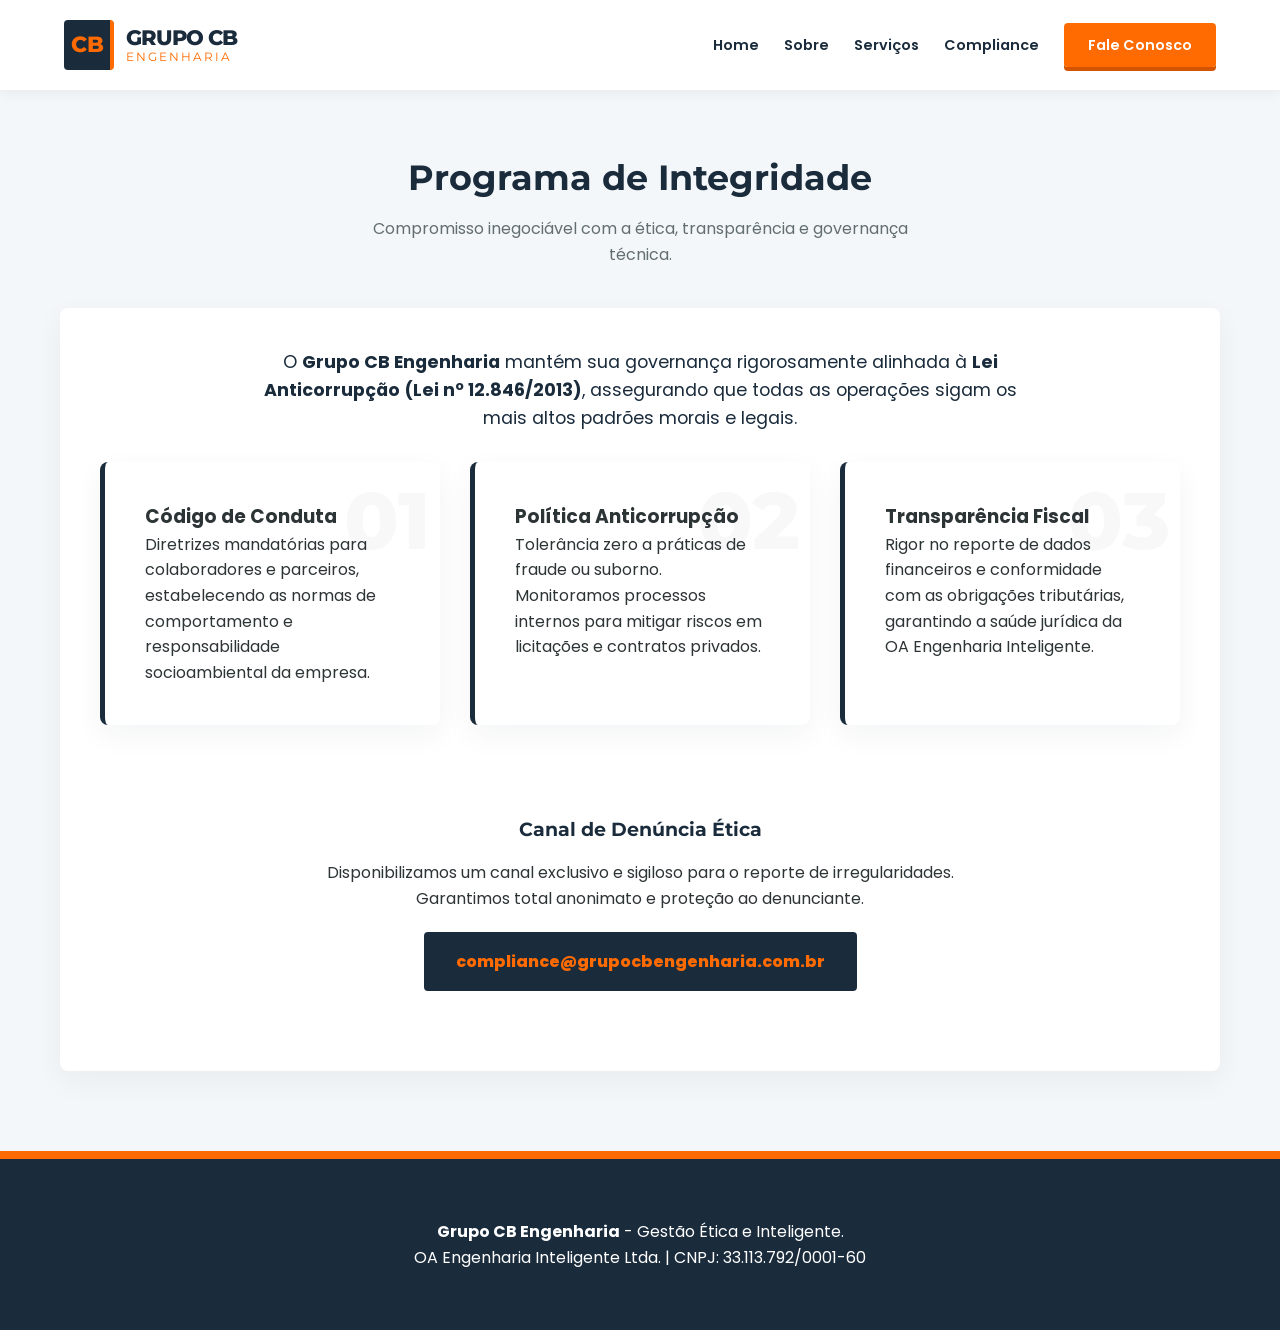
==== compliance.html @ 13b65b5f "Create compliance.html" ====
<!DOCTYPE html>
<html lang="pt-br">
<head>
    <meta charset="UTF-8">
    <meta name="viewport" content="width=device-width, initial-scale=1.0">
    <title>Compliance | Grupo CB Engenharia</title>
    <link rel="stylesheet" href="css/style.css">
</head>
<body>

<header>
    <nav>
        <a href="index.html" class="logo">
            <div class="logo-box">CB</div>
            <div class="logo-text">GRUPO CB<span>ENGENHARIA</span></div>
        </a>
        <div class="hamburger" onclick="toggleMenu()">
            <span></span><span></span><span></span>
        </div>
        <ul class="nav-links" id="menu">
            <li><a href="index.html">Home</a></li>
            <li><a href="sobre.html">Sobre</a></li>
            <li><a href="servicos.html">Serviços</a></li>
            <li><a href="compliance.html">Compliance</a></li>
             <li><a href="contato.html" class="cta-nav">Fale Conosco</a></li>
        </ul>
    </nav>
</header>

<section>
    <h2>Programa de Integridade</h2>
    <p class="section-subtitle">Compromisso inegociável com a ética, transparência e governança técnica.</p>

    <div class="info-box">
        <p style="font-size: 1.1rem; color: var(--primary); margin-bottom: 30px; text-align: center; max-width: 800px; margin-left: auto; margin-right: auto;">
            O <strong>Grupo CB Engenharia</strong> mantém sua governança rigorosamente alinhada à <strong>Lei Anticorrupção (Lei nº 12.846/2013)</strong>, assegurando que todas as operações sigam os mais altos padrões morais e legais.
        </p>

        <div class="grid-servicos">
            <div class="card-servico">
                <div class="servico-number">01</div>
                <h3>Código de Conduta</h3>
                <p>Diretrizes mandatórias para colaboradores e parceiros, estabelecendo as normas de comportamento e responsabilidade socioambiental da empresa.</p>
            </div>

            <div class="card-servico">
                <div class="servico-number">02</div>
                <h3>Política Anticorrupção</h3>
                <p>Tolerância zero a práticas de fraude ou suborno. Monitoramos processos internos para mitigar riscos em licitações e contratos privados.</p>
            </div>

            <div class="card-servico">
                <div class="servico-number">03</div>
                <h3>Transparência Fiscal</h3>
                <p>Rigor no reporte de dados financeiros e conformidade com as obrigações tributárias, garantindo a saúde jurídica da OA Engenharia Inteligente.</p>
            </div>
        </div>

        <div class="tech-info" style="margin-top: 50px; padding: 40px; text-align: center;">
            <h3 style="color: var(--primary); font-family: Montserrat; margin-bottom: 15px;">Canal de Denúncia Ética</h3>
            <p style="max-width: 700px; margin: 0 auto 20px;">
                Disponibilizamos um canal exclusivo e sigiloso para o reporte de irregularidades. Garantimos total anonimato e proteção ao denunciante.
            </p>
            <a href="mailto:compliance@grupocbengenharia.com.br" 
               style="display: inline-block; background: var(--primary); color: var(--secondary); padding: 15px 30px; border-radius: 4px; text-decoration: none; font-weight: 800; border: 2px solid var(--primary); transition: var(--transition);">
                compliance@grupocbengenharia.com.br
            </a>
        </div>
    </div>
</section>

<footer>
    <div class="footer-content">
        <p><strong>Grupo CB Engenharia</strong> - Gestão Ética e Inteligente.</p>
        <p>OA Engenharia Inteligente Ltda. | CNPJ: 33.113.792/0001-60</p>
    </div>
</footer>

<script>
    function toggleMenu() {
        document.getElementById('menu').classList.toggle('active');
    }
</script>

</body>
</html>
---- css/style.css ----
/* style.css - Grupo CB Engenharia */

/* 1. Importação de Fontes */
@import url('https://fonts.googleapis.com/css2?family=Montserrat:wght@700;800&family=Poppins:wght@300;400;600&display=swap');

/* 2. Variáveis de Cor e Estilo */
:root {
    --primary: #1A2B3C;
    --secondary: #FF6B00;
    --bg-light: #F4F7F9;
    --white: #FFFFFF;
    --text-dark: #2D3436;
    --text-muted: #636E72;
    --shadow: 0 10px 30px rgba(26, 43, 60, 0.05);
    --transition: all 0.3s ease;
}

/* 3. Reset e Estilos Base */
* { 
    margin: 0; 
    padding: 0; 
    box-sizing: border-box; 
}

body {
    font-family: 'Poppins', sans-serif;
    background-color: var(--bg-light);
    color: var(--text-dark);
    line-height: 1.6;
    overflow-x: hidden;
}

/* 4. Header & Navegação */
header {
    background: var(--white);
    box-shadow: 0 4px 12px rgba(0,0,0,0.05);
    position: sticky;
    top: 0;
    z-index: 1000;
}

nav {
    display: flex;
    justify-content: space-between;
    align-items: center;
    padding: 0 5%;
    height: 90px;
    max-width: 1300px;
    margin: 0 auto;
}

/* Logo Corporativa */
.logo {
    display: flex;
    align-items: center;
    gap: 12px;
    font-family: 'Montserrat', sans-serif;
    text-transform: uppercase;
    text-decoration: none;
}

.logo-box {
    background: var(--primary);
    color: var(--secondary);
    width: 50px;
    height: 50px;
    display: flex;
    align-items: center;
    justify-content: center;
    font-size: 1.4rem;
    font-weight: 800;
    border-radius: 4px;
    border-right: 4px solid var(--secondary);
}

.logo-text {
    line-height: 1.1;
    color: var(--primary);
    font-weight: 800;
    font-size: 1.3rem;
    letter-spacing: -1px;
}

.logo-text span {
    display: block;
    font-size: 0.75rem;
    font-weight: 400;
    letter-spacing: 2px;
    color: var(--secondary);
}

/* Menu */
.nav-links {
    display: flex;
    list-style: none;
    gap: 25px;
    align-items: center;
}

.nav-links a {
    text-decoration: none;
    color: var(--primary);
    font-weight: 600;
    font-size: 0.9rem;
    transition: var(--transition);
    position: relative;
}

.nav-links a:not(.cta-nav)::after {
    content: '';
    position: absolute;
    width: 0;
    height: 2px;
    bottom: -5px;
    left: 0;
    background-color: var(--secondary);
    transition: var(--transition);
}

.nav-links a:hover { color: var(--secondary); }
.nav-links a:hover::after { width: 100%; }

.cta-nav {
    background: var(--secondary);
    color: var(--white) !important;
    padding: 12px 24px;
    border-radius: 4px;
    font-weight: 600;
    box-shadow: 0 4px 0 #d35400;
}

/* 5. Seções e Estrutura */
section {
    max-width: 1200px;
    margin: 60px auto;
    padding: 0 20px;
}

h2 {
    font-family: 'Montserrat', sans-serif;
    font-weight: 700;
    font-size: 2.2rem;
    color: var(--primary);
    text-align: center;
    margin-bottom: 10px;
}

.section-subtitle {
    text-align: center;
    color: var(--text-muted);
    max-width: 600px;
    margin: 0 auto 40px;
    font-size: 1rem;
}

/* 6. GRID DE OBRAS (ESTILO QUADRADINHO) */
.obras-container {
    display: grid;
    grid-template-columns: repeat(auto-fill, minmax(220px, 1fr));
    gap: 20px;
}

.card-obra {
    background: var(--white);
    border-radius: 12px;
    overflow: hidden;
    box-shadow: var(--shadow);
    transition: var(--transition);
    border: 1px solid #eee;
}

.card-obra:hover {
    transform: translateY(-5px);
    border-color: var(--secondary);
}

.card-obra img {
    width: 100%;
    aspect-ratio: 1 / 1;
    object-fit: cover;
    display: block;
}

.card-obra-content {
    padding: 15px;
    text-align: center;
}

.card-obra-content h3 {
    font-size: 0.95rem;
    color: var(--primary);
    font-family: 'Montserrat', sans-serif;
    margin-bottom: 5px;
}

.card-obra-content p {
    font-size: 0.8rem;
    color: var(--text-muted);
}

/* 7. GRID DE SERVIÇOS (ESTILO CORPORATIVO) */
.grid-servicos {
    display: grid;
    grid-template-columns: repeat(auto-fit, minmax(300px, 1fr));
    gap: 30px;
}

.card-servico {
    background: var(--white);
    padding: 40px;
    border-radius: 8px;
    box-shadow: var(--shadow);
    transition: var(--transition);
    border-left: 5px solid var(--primary);
    position: relative;
    overflow: hidden;
}

.card-servico:hover {
    border-left-color: var(--secondary);
    transform: translateX(5px);
}

.servico-number {
    font-family: 'Montserrat', sans-serif;
    font-size: 5rem;
    font-weight: 800;
    color: rgba(26, 43, 60, 0.03);
    position: absolute;
    top: -5px;
    right: 10px;
    z-index: 1;
}

/* 8. Formulário e Outros */
.info-box {
    background: var(--white);
    padding: 40px;
    border-radius: 8px;
    box-shadow: var(--shadow);
}

form {
    display: flex;
    flex-direction: column;
    gap: 15px;
}

input, textarea {
    padding: 15px;
    border: 1px solid #ddd;
    border-radius: 4px;
    font-family: inherit;
}

button.submit {
    background: var(--primary);
    color: var(--white);
    border: none;
    padding: 15px;
    border-radius: 4px;
    cursor: pointer;
    font-weight: 600;
    transition: var(--transition);
}

button.submit:hover { background: var(--secondary); }

/* 9. Footer */
footer {
    background: var(--primary);
    color: var(--white);
    padding: 60px 20px;
    text-align: center;
    margin-top: 80px;
    border-top: 8px solid var(--secondary);
}

/* 10. Responsividade */
.hamburger { display: none; cursor: pointer; flex-direction: column; gap: 6px; }
.hamburger span { width: 30px; height: 3px; background: var(--primary); border-radius: 2px; }

@media (max-width: 992px) {
    .hamburger { display: flex; }
    .nav-links {
        display: none;
        flex-direction: column;
        position: absolute;
        top: 90px;
        left: 0;
        width: 100%;
        background: var(--white);
        padding: 40px;
        box-shadow: 0 10px 20px rgba(0,0,0,0.1);
        z-index: 100;
    }
    .nav-links.active { display: flex; }
}

/* Scroll lateral apenas em telas muito pequenas (celulares) */
@media (max-width: 600px) {
    .obras-container {
        display: flex;
        overflow-x: auto;
        scroll-snap-type: x mandatory;
        padding-bottom: 20px;
        gap: 15px;
    }
    .card-obra {
        min-width: 200px;
        scroll-snap-align: start;
    }
    /* Estilização da barrinha de scroll */
    .obras-container::-webkit-scrollbar { height: 4px; }
    .obras-container::-webkit-scrollbar-thumb { background: var(--secondary); border-radius: 10px; }
}


/* 11. BANNER RESPONSIVO */
.banner {
    position: relative;
    width: 100%;
    height: 500px;
    overflow: hidden;
    margin-top: -90px;
    padding-top: 90px;
}

.banner img {
    width: 100%;
    height: 100%;
    object-fit: cover;
    display: block;
}

.banner-overlay {
    position: absolute;
    top: 0;
    left: 0;
    width: 100%;
    height: 100%;
    background: rgba(26, 43, 60, 0.5);
    display: flex;
    flex-direction: column;
    justify-content: center;
    align-items: center;
    text-align: center;
    color: var(--white);
    z-index: 10;
}

.banner-overlay h1 {
    font-family: 'Montserrat', sans-serif;
    font-size: 3.5rem;
    font-weight: 800;
    margin-bottom: 15px;
    text-shadow: 2px 2px 8px rgba(0, 0, 0, 0.3);
}

.banner-overlay p {
    font-size: 1.3rem;
    font-weight: 300;
    text-shadow: 1px 1px 4px rgba(0, 0, 0, 0.3);
}


/* 11. BANNER RESPONSIVO */
.banner {
    position: relative;
    width: 100%;
    height: 400px;
    overflow: hidden;
}

.banner img {
    width: 100%;
    height: 100%;
    object-fit: cover;
    display: block;
}

.banner-overlay {
    position: absolute;
    top: 0;
    left: 0;
    width: 100%;
    height: 100%;
    background: rgba(26, 43, 60, 0.45);
    display: flex;
    flex-direction: column;
    justify-content: center;
    align-items: center;
    text-align: center;
    color: var(--white);
    z-index: 10;
}

.banner-overlay h1 {
    font-family: 'Montserrat', sans-serif;
    font-size: 3.5rem;
    font-weight: 800;
    margin-bottom: 15px;
    text-shadow: 2px 2px 8px rgba(0, 0, 0, 0.4);
}

.banner-overlay p {
    font-size: 1.3rem;
    font-weight: 300;
    text-shadow: 1px 1px 4px rgba(0, 0, 0, 0.4);
}

/* 12. CARROUSEL */
.carousel-container {
    display: flex;
    align-items: center;
    gap: 20px;
    margin: 40px 0;
}

.carousel-wrapper {
    flex: 1;
    overflow: hidden;
    border-radius: 12px;
    box-shadow: var(--shadow);
}

.carousel {
    display: flex;
    transition: transform 0.5s ease-in-out;
}

.carousel-item {
    min-width: 100%;
    display: flex;
    flex-direction: column;
    background: var(--white);
}

.carousel-item img {
    width: 100%;
    height: 350px;
    object-fit: cover;
    display: block;
}

.carousel-content {
    padding: 25px;
    text-align: center;
    background: var(--white);
}

.carousel-content h3 {
    font-size: 1.3rem;
    color: var(--primary);
    font-family: 'Montserrat', sans-serif;
    margin-bottom: 8px;
}

.carousel-content p {
    font-size: 0.95rem;
    color: var(--text-muted);
}

.carousel-btn {
    background: var(--secondary);
    color: var(--white);
    border: none;
    width: 50px;
    height: 50px;
    border-radius: 50%;
    font-size: 1.5rem;
    cursor: pointer;
    display: flex;
    align-items: center;
    justify-content: center;
    transition: var(--transition);
    flex-shrink: 0;
}

.carousel-btn:hover {
    background: var(--primary);
    transform: scale(1.1);
}

/* Indicadores */
.carousel-indicators {
    display: flex;
    justify-content: center;
    gap: 10px;
    margin-top: 20px;
}

.indicator {
    width: 12px;
    height: 12px;
    border-radius: 50%;
    background: #ddd;
    cursor: pointer;
    transition: var(--transition);
}

.indicator.active {
    background: var(--secondary);
    width: 30px;
    border-radius: 6px;
}

/* Responsividade */
@media (max-width: 768px) {
    .banner {
        height: 300px;
    }
  .banner-overlay h1 {
        font-size: 2.2rem;
    }
  .banner-overlay p {
        font-size: 1rem;
    }
  .carousel-item img {
        height: 250px;
    }
  .carousel-btn {
        width: 40px;
        height: 40px;
        font-size: 1.2rem;
    }
  .carousel-container {
        gap: 10px;
    }
}

@media (max-width: 480px) {
    .banner {
        height: 200px;
    }
  .banner-overlay h1 {
        font-size: 1.6rem;
    }
  .banner-overlay p {
        font-size: 0.85rem;
    }
  .carousel-item img {
        height: 200px;
    }
  .carousel-content {
        padding: 15px;
    }
  .carousel-content h3 {
        font-size: 1rem;
    }
  .carousel-content p {
        font-size: 0.8rem;
    }
  .carousel-btn {
        width: 35px;
        height: 35px;
        font-size: 1rem;
    }
}

/* 13. GRUPOS DE PORTFÓLIO */
.portfolio-group {
    margin-bottom: 60px;
    padding-bottom: 40px;
    border-bottom: 2px solid #eee;
}

.portfolio-group:last-child {
    border-bottom: none;
}

.group-title {
    font-family: 'Montserrat', sans-serif;
    font-size: 1.6rem;
    color: var(--primary);
    margin-bottom: 25px;
    padding-left: 10px;
    border-left: 5px solid var(--secondary);
}

.carousel-content h4 {
    font-size: 1.1rem;
    color: var(--primary);
    font-family: 'Montserrat', sans-serif;
    margin-bottom: 5px;
}

@media (max-width: 768px) {
    .portfolio-group {
        margin-bottom: 40px;
        padding-bottom: 30px;
    }
  .group-title {
        font-size: 1.3rem;
    }
}
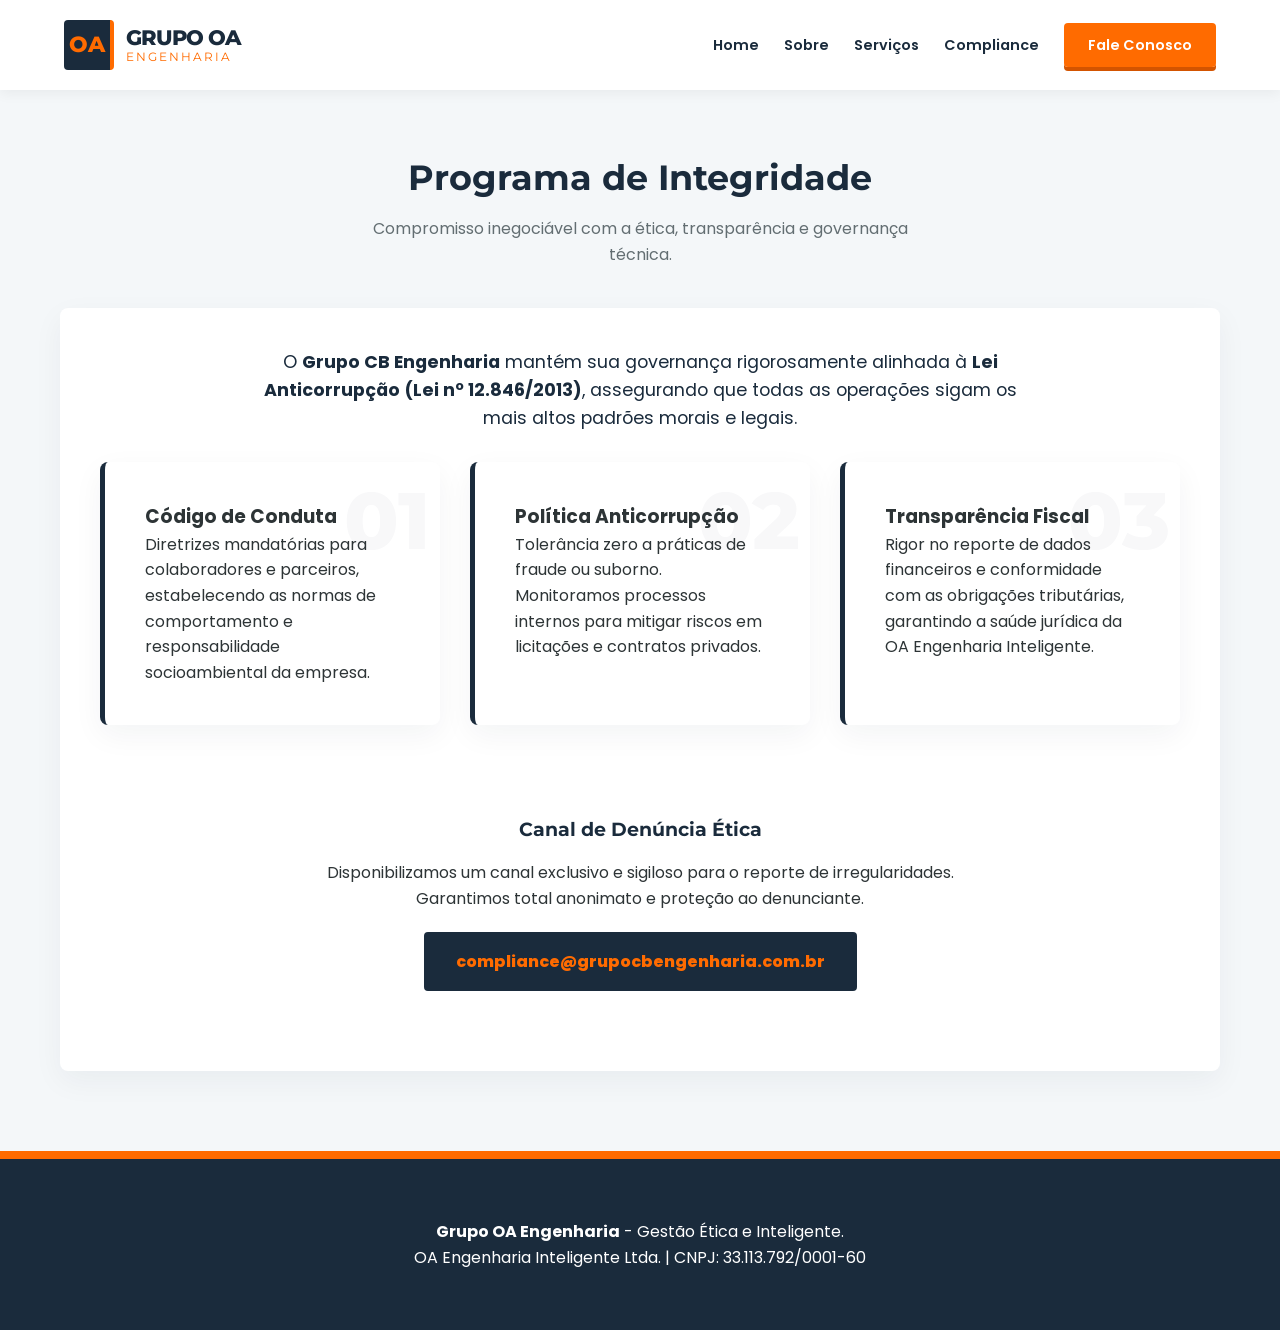
==== commit 76ae9e94: "Update compliance.html" ====
--- a/compliance.html
+++ b/compliance.html
@@ -3,7 +3,7 @@
 <head>
     <meta charset="UTF-8">
     <meta name="viewport" content="width=device-width, initial-scale=1.0">
-    <title>Compliance | Grupo CB Engenharia</title>
+    <title>Compliance | Grupo OA Engenharia</title>
     <link rel="stylesheet" href="css/style.css">
 </head>
 <body>
@@ -11,8 +11,8 @@
 <header>
     <nav>
         <a href="index.html" class="logo">
-            <div class="logo-box">CB</div>
-            <div class="logo-text">GRUPO CB<span>ENGENHARIA</span></div>
+            <div class="logo-box">OA</div>
+            <div class="logo-text">GRUPO OA<span>ENGENHARIA</span></div>
         </a>
         <div class="hamburger" onclick="toggleMenu()">
             <span></span><span></span><span></span>
@@ -71,7 +71,7 @@
 
 <footer>
     <div class="footer-content">
-        <p><strong>Grupo CB Engenharia</strong> - Gestão Ética e Inteligente.</p>
+        <p><strong>Grupo OA Engenharia</strong> - Gestão Ética e Inteligente.</p>
         <p>OA Engenharia Inteligente Ltda. | CNPJ: 33.113.792/0001-60</p>
     </div>
 </footer>
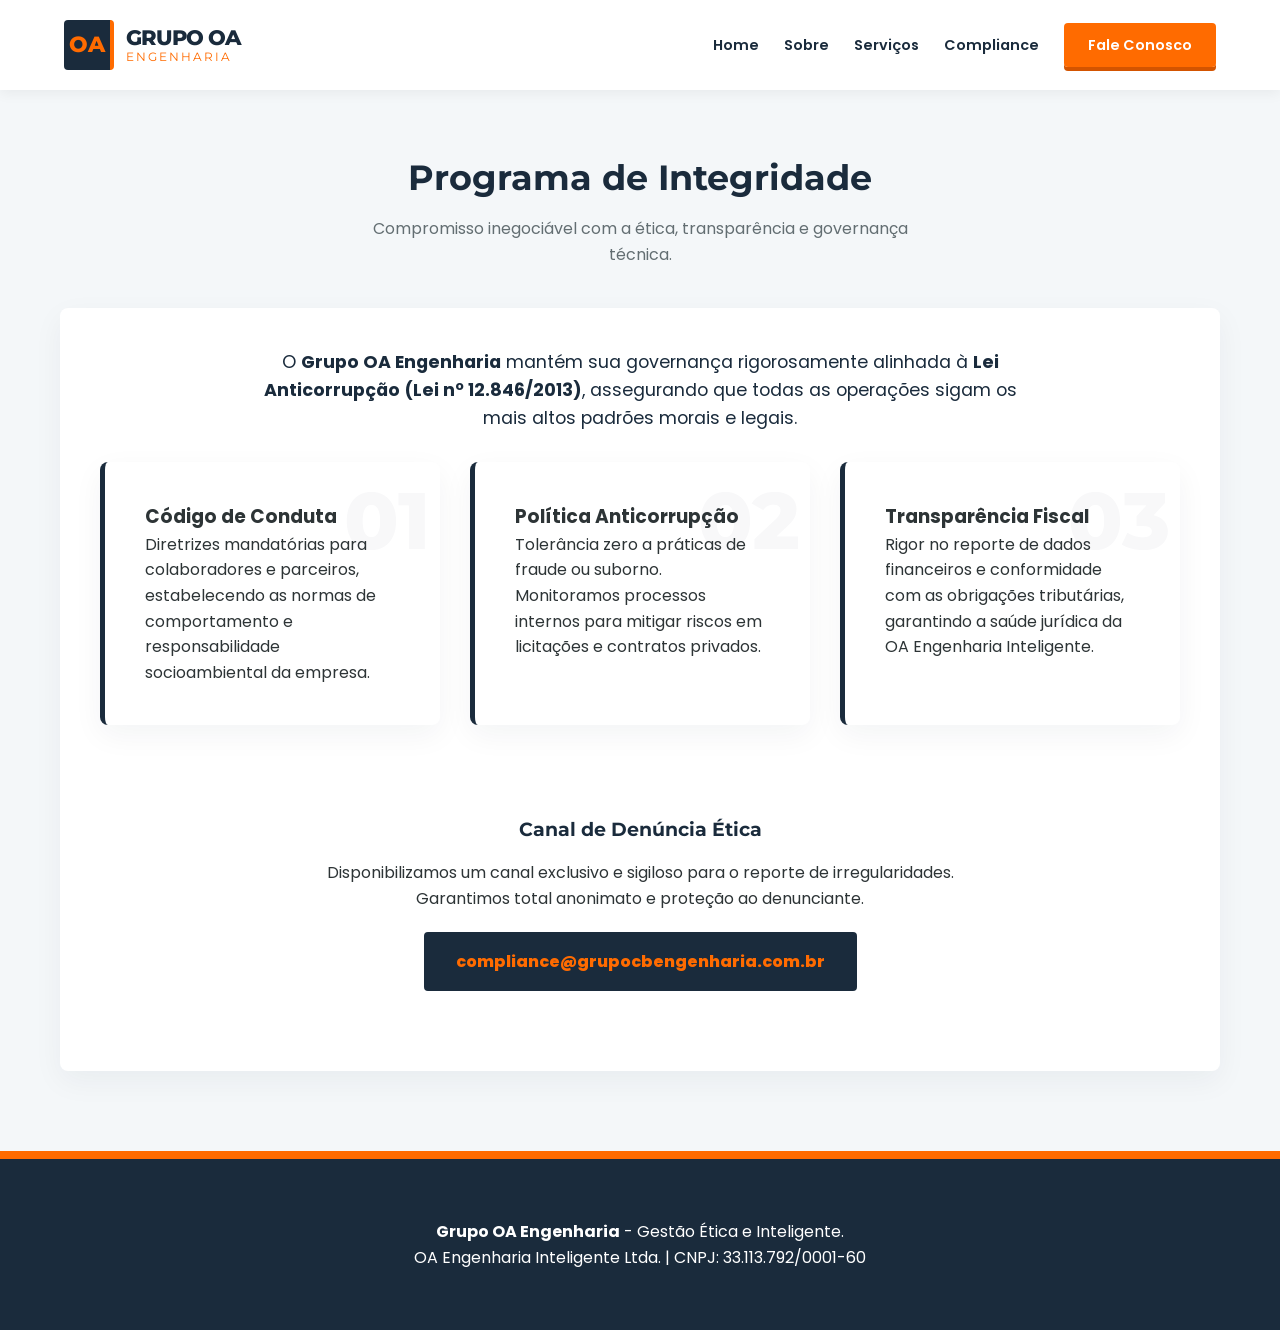
==== commit ba94bb66: "Update compliance.html" ====
--- a/compliance.html
+++ b/compliance.html
@@ -33,7 +33,7 @@
 
     <div class="info-box">
         <p style="font-size: 1.1rem; color: var(--primary); margin-bottom: 30px; text-align: center; max-width: 800px; margin-left: auto; margin-right: auto;">
-            O <strong>Grupo CB Engenharia</strong> mantém sua governança rigorosamente alinhada à <strong>Lei Anticorrupção (Lei nº 12.846/2013)</strong>, assegurando que todas as operações sigam os mais altos padrões morais e legais.
+            O <strong>Grupo OA Engenharia</strong> mantém sua governança rigorosamente alinhada à <strong>Lei Anticorrupção (Lei nº 12.846/2013)</strong>, assegurando que todas as operações sigam os mais altos padrões morais e legais.
         </p>
 
         <div class="grid-servicos">
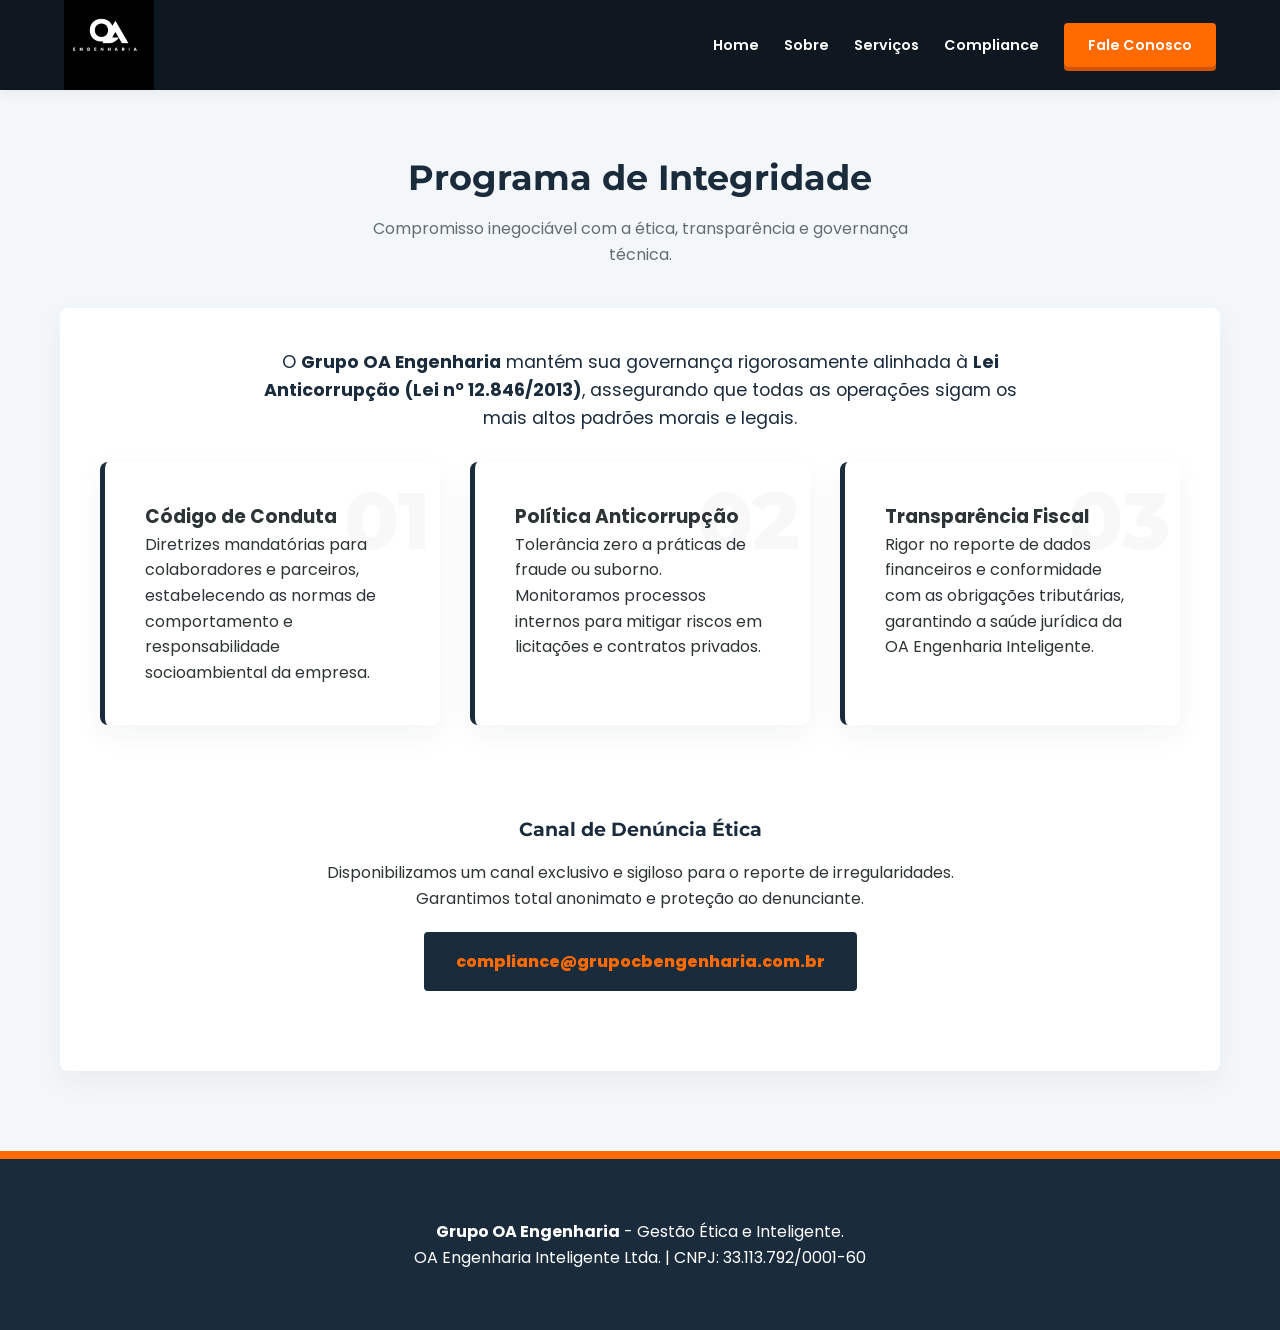
==== commit 7e666d51: "ajustes" ====
--- a/compliance.html
+++ b/compliance.html
@@ -10,10 +10,9 @@
 
 <header>
     <nav>
-        <a href="index.html" class="logo">
-            <div class="logo-box">OA</div>
-            <div class="logo-text">GRUPO OA<span>ENGENHARIA</span></div>
-        </a>
+        <div class="logo">
+            <img src="img/LOGO.jpeg" alt="Logo OA">
+        </div>
         <div class="hamburger" onclick="toggleMenu()">
             <span></span><span></span><span></span>
         </div>
--- a/css/style.css
+++ b/css/style.css
@@ -32,7 +32,7 @@
 
 /* 4. Header & Navegação */
 header {
-    background: var(--white);
+    background: #0f1720; /* quase preto */
     box-shadow: 0 4px 12px rgba(0,0,0,0.05);
     position: sticky;
     top: 0;
@@ -53,41 +53,28 @@
 .logo {
     display: flex;
     align-items: center;
-    gap: 12px;
-    font-family: 'Montserrat', sans-serif;
-    text-transform: uppercase;
-    text-decoration: none;
-}
-
-.logo-box {
-    background: var(--primary);
+}
+
+.logo img {
+    filter: contrast(1.1);
+    height: 90px;   /* antes era 80px */
+    width: auto;
+    object-fit: contain;
+}
+
+
+.logo-text strong {
+    color: white;
+    font-size: 1.1rem;
+    font-weight: 800;
+}
+
+.logo-text span {
     color: var(--secondary);
-    width: 50px;
-    height: 50px;
-    display: flex;
-    align-items: center;
-    justify-content: center;
-    font-size: 1.4rem;
-    font-weight: 800;
-    border-radius: 4px;
-    border-right: 4px solid var(--secondary);
-}
-
-.logo-text {
-    line-height: 1.1;
-    color: var(--primary);
-    font-weight: 800;
-    font-size: 1.3rem;
-    letter-spacing: -1px;
-}
-
-.logo-text span {
-    display: block;
-    font-size: 0.75rem;
-    font-weight: 400;
+    font-size: 0.7rem;
     letter-spacing: 2px;
-    color: var(--secondary);
-}
+}
+
 
 /* Menu */
 .nav-links {
@@ -99,7 +86,7 @@
 
 .nav-links a {
     text-decoration: none;
-    color: var(--primary);
+    color: white;
     font-weight: 600;
     font-size: 0.9rem;
     transition: var(--transition);
@@ -320,10 +307,8 @@
 .banner {
     position: relative;
     width: 100%;
-    height: 500px;
+    height: 350px; /* menor e mais elegante */
     overflow: hidden;
-    margin-top: -90px;
-    padding-top: 90px;
 }
 
 .banner img {
@@ -339,7 +324,7 @@
     left: 0;
     width: 100%;
     height: 100%;
-    background: rgba(26, 43, 60, 0.5);
+    background: rgba(15, 23, 32, 0.65); /* escurece mais */
     display: flex;
     flex-direction: column;
     justify-content: center;
@@ -351,7 +336,7 @@
 
 .banner-overlay h1 {
     font-family: 'Montserrat', sans-serif;
-    font-size: 3.5rem;
+    font-size: 8rem;
     font-weight: 800;
     margin-bottom: 15px;
     text-shadow: 2px 2px 8px rgba(0, 0, 0, 0.3);
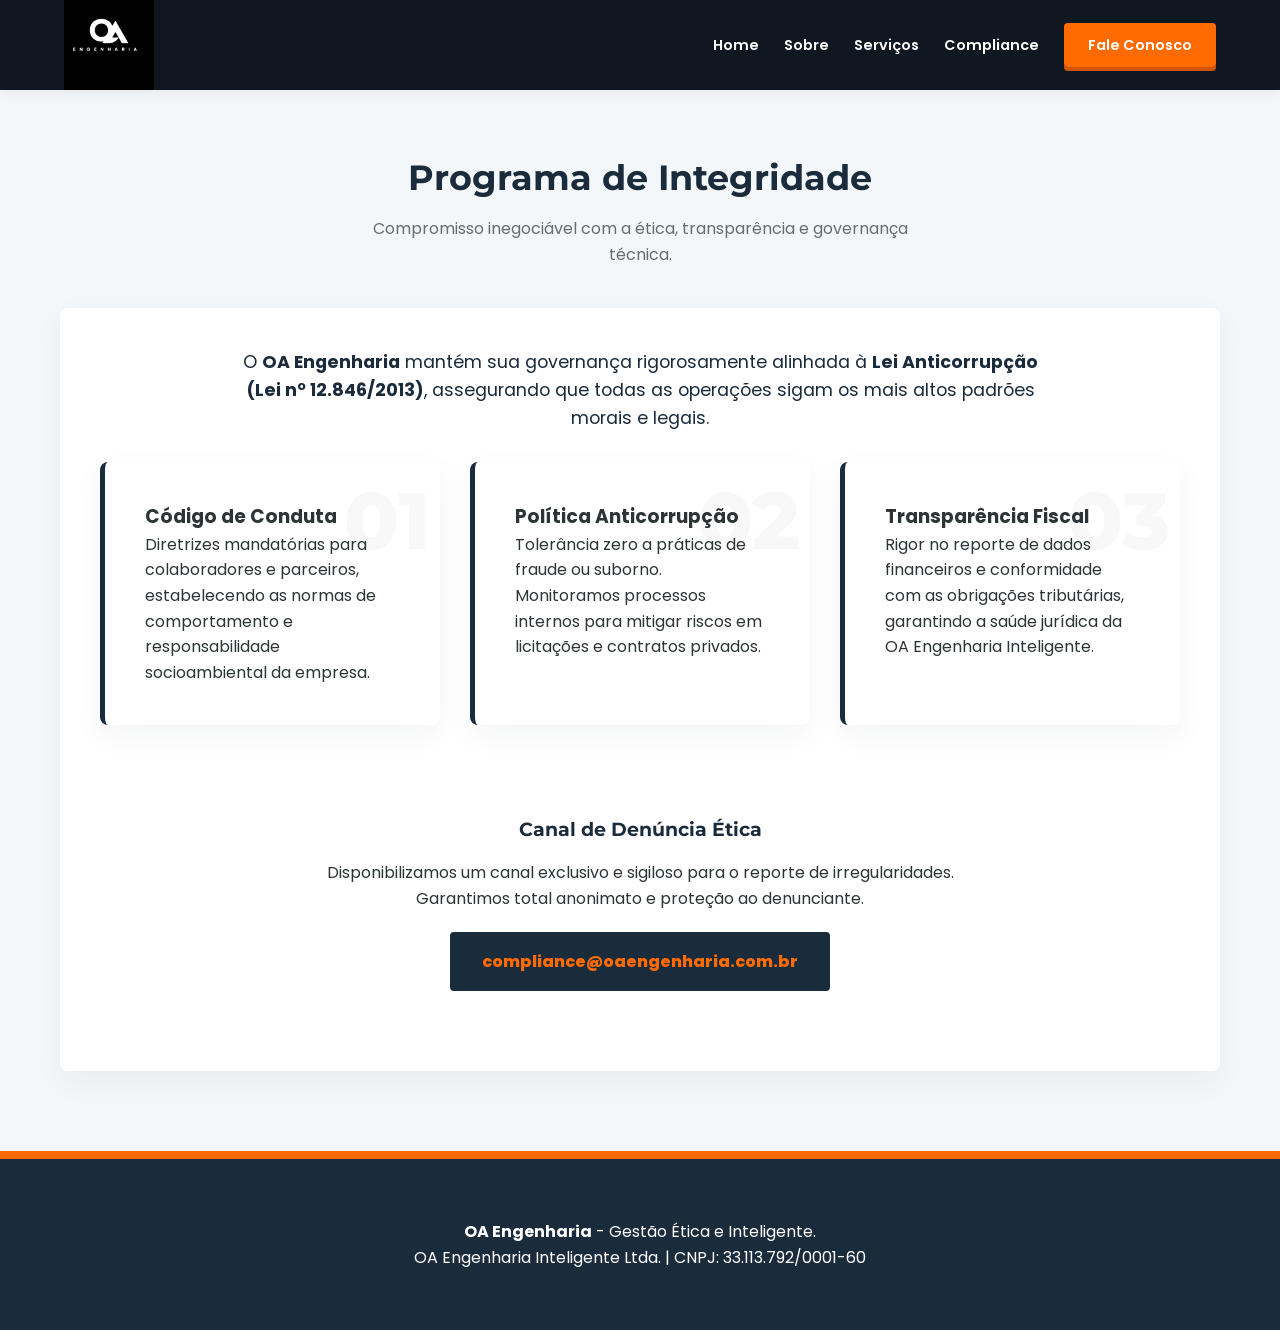
==== commit 01543fd2: "ajustes" ====
--- a/compliance.html
+++ b/compliance.html
@@ -3,7 +3,7 @@
 <head>
     <meta charset="UTF-8">
     <meta name="viewport" content="width=device-width, initial-scale=1.0">
-    <title>Compliance | Grupo OA Engenharia</title>
+    <title>Compliance | OA Engenharia</title>
     <link rel="stylesheet" href="css/style.css">
 </head>
 <body>
@@ -32,7 +32,7 @@
 
     <div class="info-box">
         <p style="font-size: 1.1rem; color: var(--primary); margin-bottom: 30px; text-align: center; max-width: 800px; margin-left: auto; margin-right: auto;">
-            O <strong>Grupo OA Engenharia</strong> mantém sua governança rigorosamente alinhada à <strong>Lei Anticorrupção (Lei nº 12.846/2013)</strong>, assegurando que todas as operações sigam os mais altos padrões morais e legais.
+            O <strong>OA Engenharia</strong> mantém sua governança rigorosamente alinhada à <strong>Lei Anticorrupção (Lei nº 12.846/2013)</strong>, assegurando que todas as operações sigam os mais altos padrões morais e legais.
         </p>
 
         <div class="grid-servicos">
@@ -60,9 +60,9 @@
             <p style="max-width: 700px; margin: 0 auto 20px;">
                 Disponibilizamos um canal exclusivo e sigiloso para o reporte de irregularidades. Garantimos total anonimato e proteção ao denunciante.
             </p>
-            <a href="mailto:compliance@grupocbengenharia.com.br" 
+            <a href="mailto:compliance@oaengenharia.com.br" 
                style="display: inline-block; background: var(--primary); color: var(--secondary); padding: 15px 30px; border-radius: 4px; text-decoration: none; font-weight: 800; border: 2px solid var(--primary); transition: var(--transition);">
-                compliance@grupocbengenharia.com.br
+                compliance@oaengenharia.com.br
             </a>
         </div>
     </div>
@@ -70,7 +70,7 @@
 
 <footer>
     <div class="footer-content">
-        <p><strong>Grupo OA Engenharia</strong> - Gestão Ética e Inteligente.</p>
+        <p><strong>OA Engenharia</strong> - Gestão Ética e Inteligente.</p>
         <p>OA Engenharia Inteligente Ltda. | CNPJ: 33.113.792/0001-60</p>
     </div>
 </footer>
--- a/css/style.css
+++ b/css/style.css
@@ -265,8 +265,15 @@
 
 /* 10. Responsividade */
 .hamburger { display: none; cursor: pointer; flex-direction: column; gap: 6px; }
-.hamburger span { width: 30px; height: 3px; background: var(--primary); border-radius: 2px; }
-
+.hamburger span {
+    width: 30px;
+    height: 3px;
+    background: white; /* deixa visível no fundo escuro */
+    border-radius: 2px;
+}
+.hamburger {
+    padding: 8px;
+}
 @media (max-width: 992px) {
     .hamburger { display: flex; }
     .nav-links {
@@ -281,6 +288,10 @@
         box-shadow: 0 10px 20px rgba(0,0,0,0.1);
         z-index: 100;
     }
+    
+.nav-links a {
+    color: var(--primary); /* texto escuro no mobile */
+}
     .nav-links.active { display: flex; }
 }
 
@@ -579,3 +590,22 @@
         font-size: 1.3rem;
     }
 }
+@media (max-width: 992px) {
+
+    .nav-links {
+        background: white !important;  /* garante fundo branco */
+    }
+
+    .nav-links a {
+        color: #1A2B3C !important; /* força texto escuro */
+        font-size: 1.1rem;
+    }
+
+    .nav-links a::after {
+        background-color: #FF6B00;
+    }
+
+    .cta-nav {
+        color: white !important; /* mantém botão laranja */
+    }
+}
